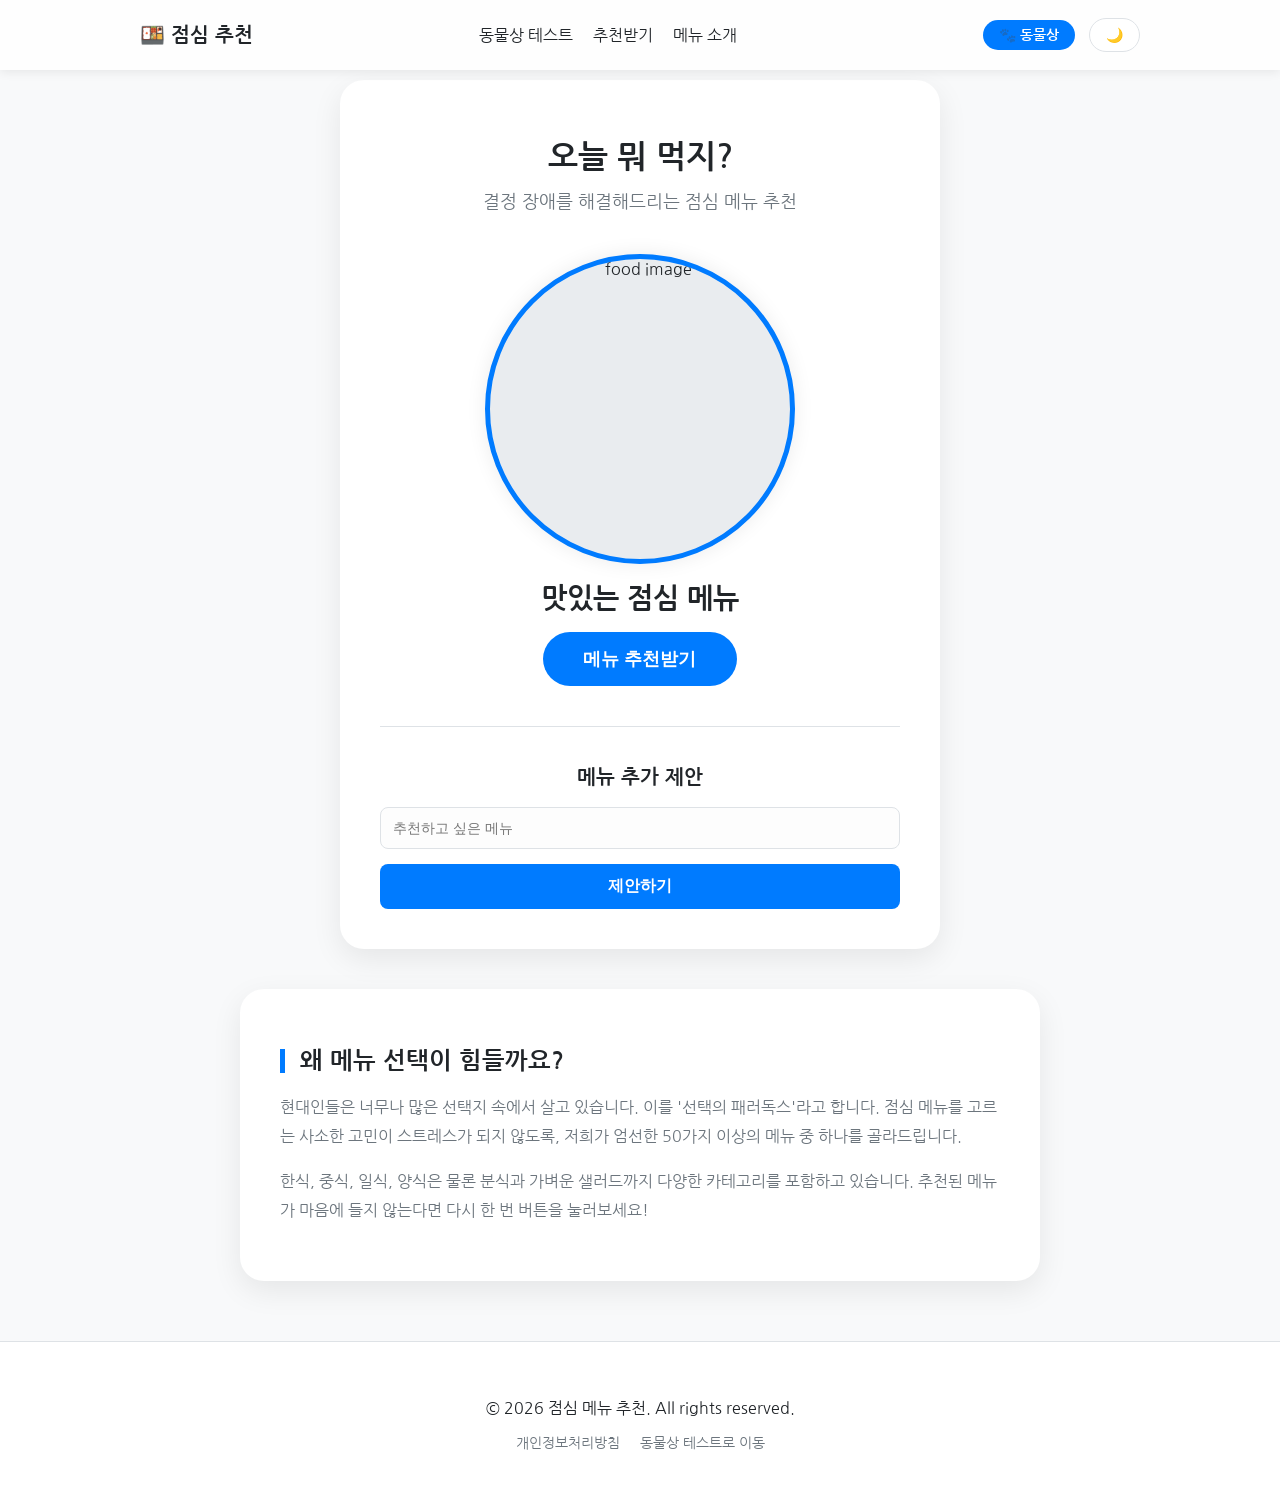
==== lunch.html @ 7d4e39fb "feat: add lunch menu recommendation page with images and navigation" ====
<!DOCTYPE html>
<html lang="ko">
<head>
    <meta charset="UTF-8">
    <meta name="viewport" content="width=device-width, initial-scale=1.0">
    <title>점심 메뉴 추천 - 오늘 뭐 먹지?</title>
    <meta name="description" content="결정 장애 해결! AI와 무작위 알고리즘이 추천하는 오늘의 점심 메뉴를 확인해보세요. 맛있고 영양가 있는 음식을 골라드립니다.">
    <link rel="stylesheet" href="style.css">
    <link href="https://fonts.googleapis.com/css2?family=Nanum+Gothic:wght@400;700&display=swap" rel="stylesheet">
    <meta name="google-adsense-account" content="ca-pub-2484921511255700">
    <script async src="https://pagead2.googlesyndication.com/pagead/js/adsbygoogle.js?client=ca-pub-2484921511255700"
     crossorigin="anonymous"></script>
</head>
<body>
    <nav class="navbar">
        <div class="nav-container">
            <a href="index.html" class="nav-logo">🍱 점심 추천</a>
            <ul class="nav-menu">
                <li><a href="index.html">동물상 테스트</a></li>
                <li><a href="#recommend-section">추천받기</a></li>
                <li><a href="#about-lunch">메뉴 소개</a></li>
            </ul>
            <div class="theme-toggle">
                <a href="index.html" class="switch-btn">🐾 동물상</a>
                <button id="theme-btn">🌙</button>
            </div>
        </div>
    </nav>

    <div class="container" id="recommend-section">
        <header>
            <h1>오늘 뭐 먹지?</h1>
            <p class="subtitle">결정 장애를 해결해드리는 점심 메뉴 추천</p>
        </header>

        <div class="recommend-section">
            <div id="menu-image-container" class="image-frame">
                <img id="menu-image" src="https://images.unsplash.com/photo-1546069901-ba9599a7e63c?ixlib=rb-1.2.1&auto=format&fit=crop&w=500&q=80" alt="food image" />
                <div id="menu-placeholder" class="placeholder hidden">버튼을 눌러 추천받으세요</div>
            </div>
            <h2 id="menu-name">맛있는 점심 메뉴</h2>
            <button id="recommend-btn">메뉴 추천받기</button>
        </div>

        <hr class="divider">

        <div class="contact-section">
            <h2>메뉴 추가 제안</h2>
            <form action="https://formspree.io/f/xaqabzpw" method="POST" id="contact-form">
                <div class="form-group">
                    <input type="text" name="menu-suggestion" placeholder="추천하고 싶은 메뉴" required>
                </div>
                <button type="submit" id="submit-btn">제안하기</button>
            </form>
        </div>
    </div>

    <div class="info-container" id="about-lunch">
        <h2>왜 메뉴 선택이 힘들까요?</h2>
        <p>현대인들은 너무나 많은 선택지 속에서 살고 있습니다. 이를 '선택의 패러독스'라고 합니다. 점심 메뉴를 고르는 사소한 고민이 스트레스가 되지 않도록, 저희가 엄선한 50가지 이상의 메뉴 중 하나를 골라드립니다.</p>
        <p>한식, 중식, 일식, 양식은 물론 분식과 가벼운 샐러드까지 다양한 카테고리를 포함하고 있습니다. 추천된 메뉴가 마음에 들지 않는다면 다시 한 번 버튼을 눌러보세요!</p>
    </div>

    <footer class="footer">
        <div class="footer-content">
            <p>&copy; 2026 점심 메뉴 추천. All rights reserved.</p>
            <div class="footer-links">
                <a href="#" id="privacy-link">개인정보처리방침</a>
                <a href="index.html">동물상 테스트로 이동</a>
            </div>
        </div>
    </footer>

    <!-- Privacy Policy Modal -->
    <div id="privacy-modal" class="modal hidden">
        <div class="modal-content">
            <span class="close-btn">&times;</span>
            <h2>개인정보처리방침</h2>
            <div class="modal-body">
                <p>본 사이트는 사용자의 개인정보를 저장하지 않습니다. 추천 알고리즘은 브라우저에서 무작위로 실행됩니다.</p>
            </div>
        </div>
    </div>

    <script src="lunch.js"></script>
</body>
</html>
---- style.css ----
:root {
    --bg-color: #f8f9fa;
    --container-bg: #ffffff;
    --text-color: #212529;
    --subtitle-color: #6c757d;
    --shadow-color: rgba(0, 0, 0, 0.08);
    --btn-bg: #007bff;
    --btn-hover: #0056b3;
    --input-bg: #fdfdfd;
    --input-border: #dee2e6;
    --progress-bg: #e9ecef;
    --nav-bg: rgba(255, 255, 255, 0.8);
    --dog-color: #ffca28;
    --cat-color: #42a5f5;
    }

    body.dark-theme {
    --bg-color: #121212;
    --container-bg: #1e1e1e;
    --text-color: #f8f9fa;
    --subtitle-color: #adb5bd;
    --shadow-color: rgba(0, 0, 0, 0.4);
    --btn-bg: #375a7f;
    --btn-hover: #2b4764;
    --input-bg: #2a2a2a;
    --input-border: #444;
    --progress-bg: #333;
    --nav-bg: rgba(30, 30, 30, 0.8);
    }

    body {
    font-family: 'Nanum Gothic', sans-serif;
    background-color: var(--bg-color);
    color: var(--text-color);
    display: flex;
    flex-direction: column;
    align-items: center;
    min-height: 100vh;
    margin: 0;
    transition: background-color 0.3s ease, color 0.3s ease;
    padding-top: 80px; /* Space for fixed navbar */
    }

    /* Navbar */
    .navbar {
    position: fixed;
    top: 0;
    width: 100%;
    height: 70px;
    background-color: var(--nav-bg);
    backdrop-filter: blur(10px);
    display: flex;
    justify-content: center;
    align-items: center;
    z-index: 1000;
    box-shadow: 0 2px 10px var(--shadow-color);
    }

    .nav-container {
    width: 100%;
    max-width: 1000px;
    padding: 0 20px;
    display: flex;
    justify-content: space-between;
    align-items: center;
    }

    .nav-logo {
    font-size: 20px;
    font-weight: 700;
    text-decoration: none;
    color: var(--text-color);
    }

    .nav-menu {
    display: flex;
    list-style: none;
    gap: 20px;
    margin: 0;
    padding: 0;
    }

    .nav-menu a {
    text-decoration: none;
    color: var(--text-color);
    font-weight: 400;
    transition: color 0.3s;
    }

    .nav-menu a:hover {
    color: var(--btn-bg);
    }

    .theme-toggle {
    margin-left: 20px;
    }

    /* Info Containers */
    .info-container {
    width: 100%;
    max-width: 800px;
    margin-top: 40px;
    background-color: var(--container-bg);
    padding: 40px;
    border-radius: 24px;
    box-shadow: 0 10px 30px var(--shadow-color);
    text-align: left;
    box-sizing: border-box;
    }

    .info-container h2 {
    font-size: 24px;
    margin-bottom: 20px;
    border-left: 5px solid var(--btn-bg);
    padding-left: 15px;
    }

    .info-container p {
    line-height: 1.8;
    color: var(--subtitle-color);
    }

    .trait-grid {
    display: grid;
    grid-template-columns: repeat(auto-fit, minmax(250px, 1fr));
    gap: 20px;
    margin-top: 30px;
    }

    .trait-card {
    background-color: var(--input-bg);
    padding: 20px;
    border-radius: 16px;
    border: 1px solid var(--input-border);
    }

    .trait-card h3 {
    margin-top: 0;
    font-size: 18px;
    color: var(--text-color);
    }

    /* Footer */
    .footer {
    width: 100%;
    margin-top: 60px;
    padding: 40px 20px;
    background-color: var(--container-bg);
    border-top: 1px solid var(--input-border);
    text-align: center;
    }

    .footer-links {
    margin-top: 15px;
    display: flex;
    justify-content: center;
    gap: 20px;
    }

    .footer-links a {
    color: var(--subtitle-color);
    text-decoration: none;
    font-size: 14px;
    }

    /* Modal */
    .modal {
    position: fixed;
    z-index: 2000;
    left: 0;
    top: 0;
    width: 100%;
    height: 100%;
    background-color: rgba(0,0,0,0.6);
    display: flex;
    justify-content: center;
    align-items: center;
    }

    .modal-content {
    background-color: var(--container-bg);
    padding: 30px;
    border-radius: 20px;
    width: 90%;
    max-width: 600px;
    max-height: 80vh;
    overflow-y: auto;
    position: relative;
    box-shadow: 0 5px 15px rgba(0,0,0,0.3);
    }

    .close-btn {
    position: absolute;
    right: 20px;
    top: 20px;
    font-size: 28px;
    cursor: pointer;
    }

    .modal-body h3 {
    margin-top: 25px;
    }

    @media (max-width: 768px) {
    .nav-menu {
        display: none; /* Simple approach: hide menu on mobile for now or use hamburger */
    }
    .info-container {
        padding: 25px;
    }
    }

#theme-btn {
    background-color: var(--container-bg);
    color: var(--text-color);
    border: 1px solid var(--input-border);
    padding: 8px 16px;
    border-radius: 20px;
    cursor: pointer;
    font-size: 14px;
    transition: all 0.3s ease;
}

.container {
    text-align: center;
    background-color: var(--container-bg);
    padding: 40px;
    border-radius: 24px;
    box-shadow: 0 10px 30px var(--shadow-color);
    width: 100%;
    max-width: 600px;
    box-sizing: border-box;
}

.switch-btn {
    background-color: var(--btn-bg);
    color: white;
    text-decoration: none;
    padding: 8px 16px;
    border-radius: 20px;
    font-size: 14px;
    font-weight: bold;
    margin-right: 10px;
    transition: all 0.3s ease;
}

.switch-btn:hover {
    background-color: var(--btn-hover);
    transform: translateY(-2px);
}

.recommend-section {
    margin-bottom: 40px;
}

#menu-name {
    font-size: 28px;
    margin: 20px 0;
    color: var(--text-color);
}

#recommend-btn {
    background-color: var(--btn-bg);
    color: white;
    border: none;
    padding: 15px 40px;
    font-size: 18px;
    font-weight: bold;
    border-radius: 50px;
    cursor: pointer;
    transition: all 0.2s ease;
}

#recommend-btn:hover {
    background-color: var(--btn-hover);
    transform: scale(1.05);
}

header {
    margin-bottom: 40px;
}

h1 {
    font-size: 32px;
    margin-bottom: 10px;
    font-weight: 700;
}

.subtitle {
    color: var(--subtitle-color);
    font-size: 18px;
}

.upload-section {
    margin-bottom: 40px;
}

.image-frame {
    width: 300px;
    height: 300px;
    margin: 0 auto 20px;
    border-radius: 50%;
    overflow: hidden;
    background-color: var(--progress-bg);
    display: flex;
    justify-content: center;
    align-items: center;
    border: 5px solid var(--btn-bg);
    box-shadow: 0 0 20px var(--shadow-color);
    position: relative;
}

.image-frame img {
    width: 100%;
    height: 100%;
    object-fit: cover;
}

#upload-btn {
    background-color: var(--btn-bg);
    color: white;
    border: none;
    padding: 15px 40px;
    font-size: 18px;
    font-weight: bold;
    border-radius: 50px;
    cursor: pointer;
    transition: transform 0.2s ease, background-color 0.3s ease;
}

#start-btn:hover {
    background-color: var(--btn-hover);
    transform: scale(1.05);
}

.result-section {
    margin-top: 30px;
    text-align: left;
    animation: fadeIn 0.5s ease;
}

.hidden {
    display: none;
}

.result-item {
    margin-bottom: 20px;
}

.label {
    display: block;
    font-weight: bold;
    margin-bottom: 8px;
    font-size: 16px;
}

.progress-bar {
    width: 100%;
    height: 20px;
    background-color: var(--progress-bg);
    border-radius: 10px;
    overflow: hidden;
    margin-bottom: 5px;
}

.progress {
    height: 100%;
    width: 0%;
    transition: width 0.3s ease;
}

#dog-bar { background-color: var(--dog-color); }
#cat-bar { background-color: var(--cat-color); }

.probability {
    font-size: 14px;
    color: var(--subtitle-color);
    float: right;
}

.divider {
    border: 0;
    height: 1px;
    background: var(--input-border);
    margin: 40px 0;
}

.contact-section h2 {
    margin-bottom: 20px;
    font-size: 20px;
}

.form-group {
    margin-bottom: 15px;
}

.form-group input, .form-group textarea {
    width: 100%;
    padding: 12px;
    border: 1px solid var(--input-border);
    border-radius: 8px;
    background-color: var(--input-bg);
    color: var(--text-color);
    font-size: 14px;
    box-sizing: border-box;
}

.form-group textarea {
    height: 100px;
    resize: none;
}

#submit-btn {
    width: 100%;
    background-color: var(--btn-bg);
    color: white;
    border: none;
    padding: 12px;
    border-radius: 8px;
    cursor: pointer;
    font-size: 16px;
    font-weight: bold;
}

.disqus-container {
    width: 100%;
    max-width: 600px;
    margin-top: 40px;
    background-color: var(--container-bg);
    padding: 20px;
    border-radius: 24px;
    box-shadow: 0 10px 30px var(--shadow-color);
    box-sizing: border-box;
}

@keyframes fadeIn {
    from { opacity: 0; transform: translateY(10px); }
    to { opacity: 1; transform: translateY(0); }
}

@media (max-width: 480px) {
    .container {
        padding: 20px;
    }
    .webcam-frame {
        width: 250px;
        height: 250px;
    }
}
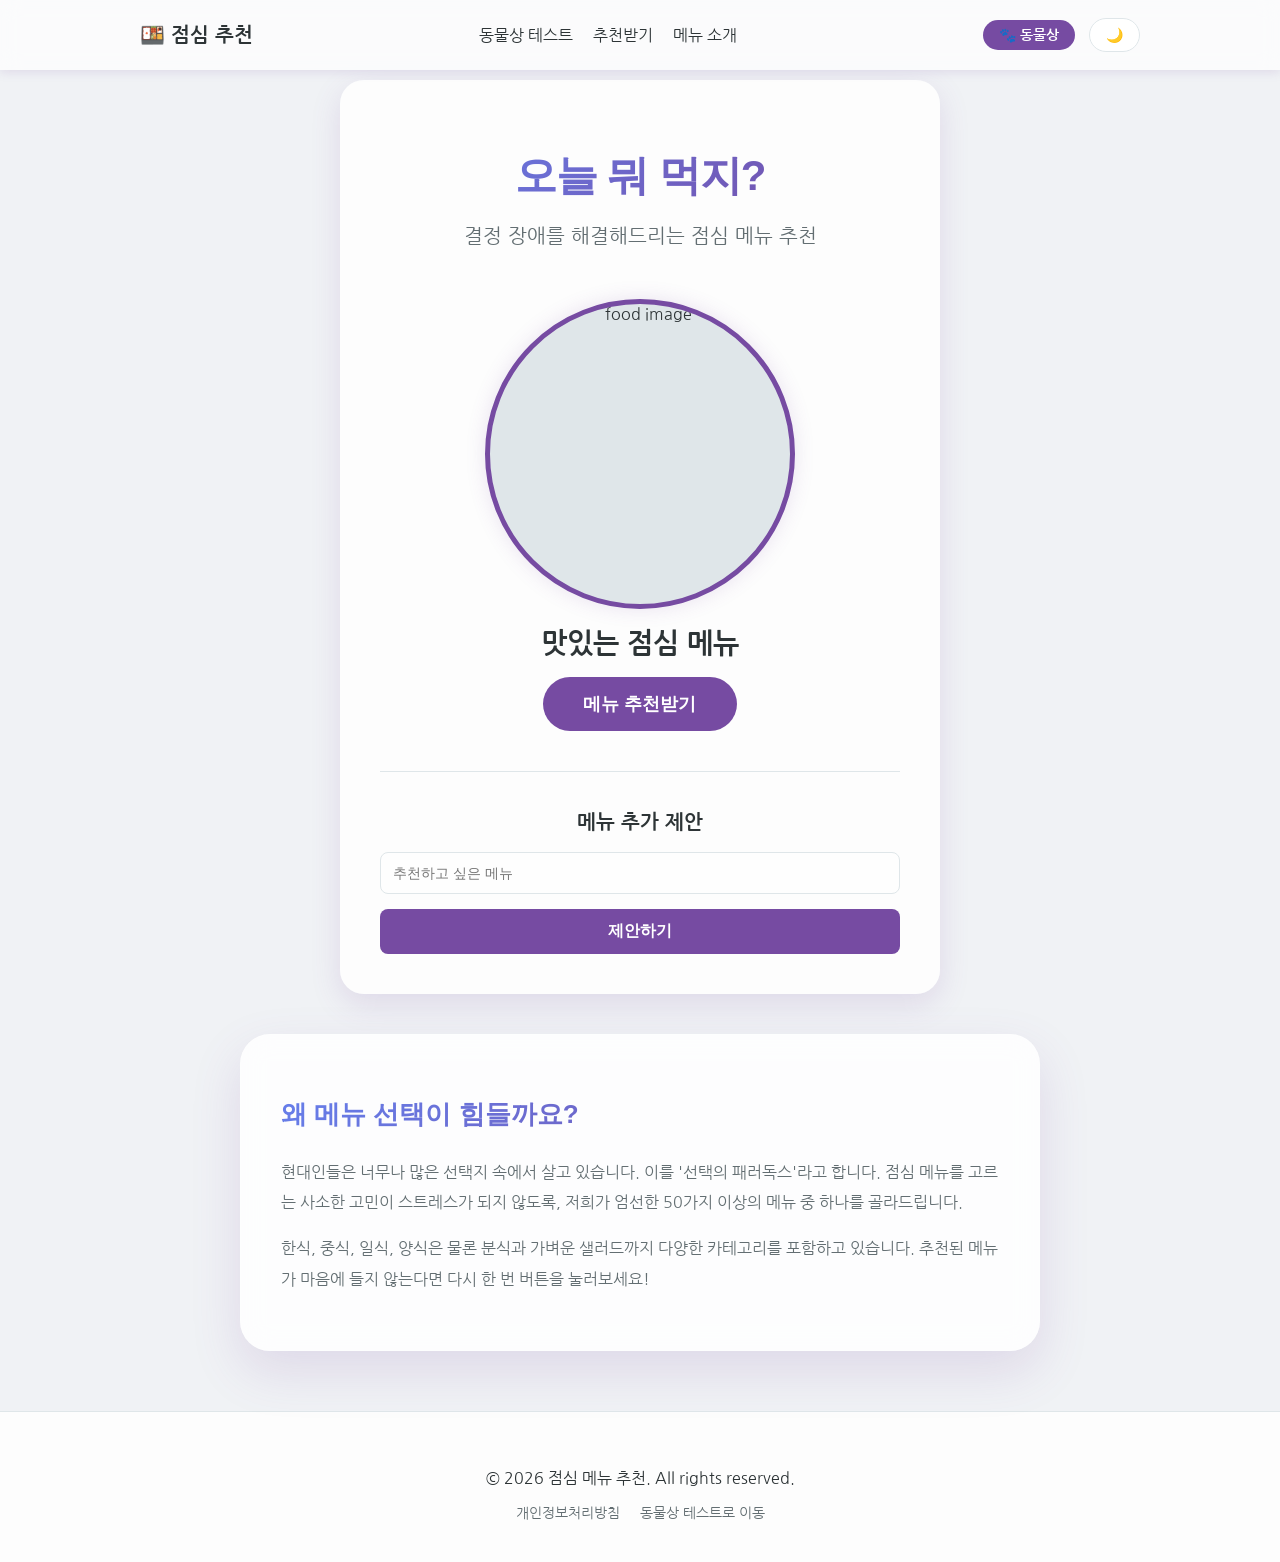
==== commit 5b12217d: "feat: add Google Analytics tag to all HTML files" ====
--- a/lunch.html
+++ b/lunch.html
@@ -10,6 +10,15 @@
     <meta name="google-adsense-account" content="ca-pub-2484921511255700">
     <script async src="https://pagead2.googlesyndication.com/pagead/js/adsbygoogle.js?client=ca-pub-2484921511255700"
      crossorigin="anonymous"></script>
+    <!-- Google tag (gtag.js) -->
+    <script async src="https://www.googletagmanager.com/gtag/js?id=G-98H4Q1F0C9"></script>
+    <script>
+      window.dataLayer = window.dataLayer || [];
+      function gtag(){dataLayer.push(arguments);}
+      gtag('js', new Date());
+
+      gtag('config', 'G-98H4Q1F0C9');
+    </script>
 </head>
 <body>
     <nav class="navbar">
--- a/style.css
+++ b/style.css
@@ -1,47 +1,56 @@
 :root {
-    --bg-color: #f8f9fa;
-    --container-bg: #ffffff;
-    --text-color: #212529;
-    --subtitle-color: #6c757d;
-    --shadow-color: rgba(0, 0, 0, 0.08);
-    --btn-bg: #007bff;
-    --btn-hover: #0056b3;
-    --input-bg: #fdfdfd;
-    --input-border: #dee2e6;
-    --progress-bg: #e9ecef;
-    --nav-bg: rgba(255, 255, 255, 0.8);
-    --dog-color: #ffca28;
-    --cat-color: #42a5f5;
+    --primary-gradient: linear-gradient(135deg, #667eea 0%, #764ba2 100%);
+    --secondary-gradient: linear-gradient(135deg, #ff9a9e 0%, #fecfef 100%);
+    --accent-gradient: linear-gradient(135deg, #a1c4fd 0%, #c2e9fb 100%);
+    --bg-color: #f0f2f5;
+    --container-bg: rgba(255, 255, 255, 0.85);
+    --text-color: #2d3436;
+    --subtitle-color: #636e72;
+    --shadow-color: rgba(118, 75, 162, 0.15);
+    --btn-bg: #764ba2;
+    --btn-hover: #667eea;
+    --input-bg: rgba(255, 255, 255, 0.5);
+    --input-border: #dfe6e9;
+    --progress-bg: #dfe6e9;
+    --nav-bg: rgba(255, 255, 255, 0.7);
+    --dog-color: #fab1a0;
+    --cat-color: #74b9ff;
     }
 
     body.dark-theme {
-    --bg-color: #121212;
-    --container-bg: #1e1e1e;
-    --text-color: #f8f9fa;
-    --subtitle-color: #adb5bd;
-    --shadow-color: rgba(0, 0, 0, 0.4);
-    --btn-bg: #375a7f;
-    --btn-hover: #2b4764;
-    --input-bg: #2a2a2a;
+    --bg-color: #0f0c29;
+    --container-bg: rgba(20, 20, 40, 0.85);
+    --text-color: #dfe6e9;
+    --subtitle-color: #b2bec3;
+    --shadow-color: rgba(0, 0, 0, 0.5);
+    --btn-bg: #6c5ce7;
+    --btn-hover: #a29bfe;
+    --input-bg: rgba(255, 255, 255, 0.05);
     --input-border: #444;
-    --progress-bg: #333;
-    --nav-bg: rgba(30, 30, 30, 0.8);
+    --progress-bg: #2d3436;
+    --nav-bg: rgba(15, 12, 41, 0.7);
     }
 
     body {
     font-family: 'Nanum Gothic', sans-serif;
-    background-color: var(--bg-color);
+    background: var(--bg-color);
+    background-attachment: fixed;
     color: var(--text-color);
     display: flex;
     flex-direction: column;
     align-items: center;
     min-height: 100vh;
     margin: 0;
-    transition: background-color 0.3s ease, color 0.3s ease;
-    padding-top: 80px; /* Space for fixed navbar */
-    }
-
-    /* Navbar */
+    transition: background 0.5s ease;
+    padding-top: 80px;
+    }
+
+    /* Glassmorphism Effect */
+    .glass-effect {
+    backdrop-filter: blur(15px);
+    -webkit-backdrop-filter: blur(15px);
+    border: 1px solid rgba(255, 255, 255, 0.2);
+    }
     .navbar {
     position: fixed;
     top: 0;
@@ -102,41 +111,54 @@
     margin-top: 40px;
     background-color: var(--container-bg);
     padding: 40px;
-    border-radius: 24px;
-    box-shadow: 0 10px 30px var(--shadow-color);
+    border-radius: 30px;
+    box-shadow: 0 20px 50px var(--shadow-color);
     text-align: left;
     box-sizing: border-box;
+    backdrop-filter: blur(15px);
+    border: 1px solid rgba(255, 255, 255, 0.1);
     }
 
     .info-container h2 {
-    font-size: 24px;
-    margin-bottom: 20px;
-    border-left: 5px solid var(--btn-bg);
-    padding-left: 15px;
+    font-size: 26px;
+    margin-bottom: 25px;
+    background: var(--primary-gradient);
+    -webkit-background-clip: text;
+    -webkit-text-fill-color: transparent;
+    font-weight: 800;
     }
 
     .info-container p {
-    line-height: 1.8;
+    line-height: 1.9;
     color: var(--subtitle-color);
+    font-size: 16px;
     }
 
     .trait-grid {
     display: grid;
-    grid-template-columns: repeat(auto-fit, minmax(250px, 1fr));
-    gap: 20px;
+    grid-template-columns: repeat(auto-fit, minmax(280px, 1fr));
+    gap: 25px;
     margin-top: 30px;
     }
 
     .trait-card {
-    background-color: var(--input-bg);
-    padding: 20px;
-    border-radius: 16px;
+    background: var(--input-bg);
+    padding: 25px;
+    border-radius: 24px;
     border: 1px solid var(--input-border);
+    transition: transform 0.3s cubic-bezier(0.175, 0.885, 0.32, 1.275);
+    cursor: default;
+    }
+
+    .trait-card:hover {
+        transform: translateY(-10px);
+        box-shadow: 0 15px 30px var(--shadow-color);
     }
 
     .trait-card h3 {
     margin-top: 0;
-    font-size: 18px;
+    font-size: 20px;
+    margin-bottom: 12px;
     color: var(--text-color);
     }
 
@@ -277,18 +299,23 @@
 }
 
 header {
-    margin-bottom: 40px;
+    margin-bottom: 50px;
 }
 
 h1 {
-    font-size: 32px;
-    margin-bottom: 10px;
-    font-weight: 700;
+    font-size: 42px;
+    margin-bottom: 15px;
+    font-weight: 800;
+    background: var(--primary-gradient);
+    -webkit-background-clip: text;
+    -webkit-text-fill-color: transparent;
+    letter-spacing: -1px;
 }
 
 .subtitle {
     color: var(--subtitle-color);
-    font-size: 18px;
+    font-size: 20px;
+    font-weight: 400;
 }
 
 .upload-section {
@@ -317,15 +344,21 @@
 }
 
 #upload-btn {
-    background-color: var(--btn-bg);
+    background: var(--primary-gradient);
     color: white;
     border: none;
-    padding: 15px 40px;
-    font-size: 18px;
-    font-weight: bold;
-    border-radius: 50px;
+    padding: 18px 50px;
+    font-size: 20px;
+    font-weight: 800;
+    border-radius: 100px;
     cursor: pointer;
-    transition: transform 0.2s ease, background-color 0.3s ease;
+    box-shadow: 0 10px 20px rgba(118, 75, 162, 0.3);
+    transition: all 0.3s cubic-bezier(0.175, 0.885, 0.32, 1.275);
+}
+
+#upload-btn:hover {
+    transform: translateY(-5px) scale(1.05);
+    box-shadow: 0 15px 30px rgba(118, 75, 162, 0.4);
 }
 
 #start-btn:hover {
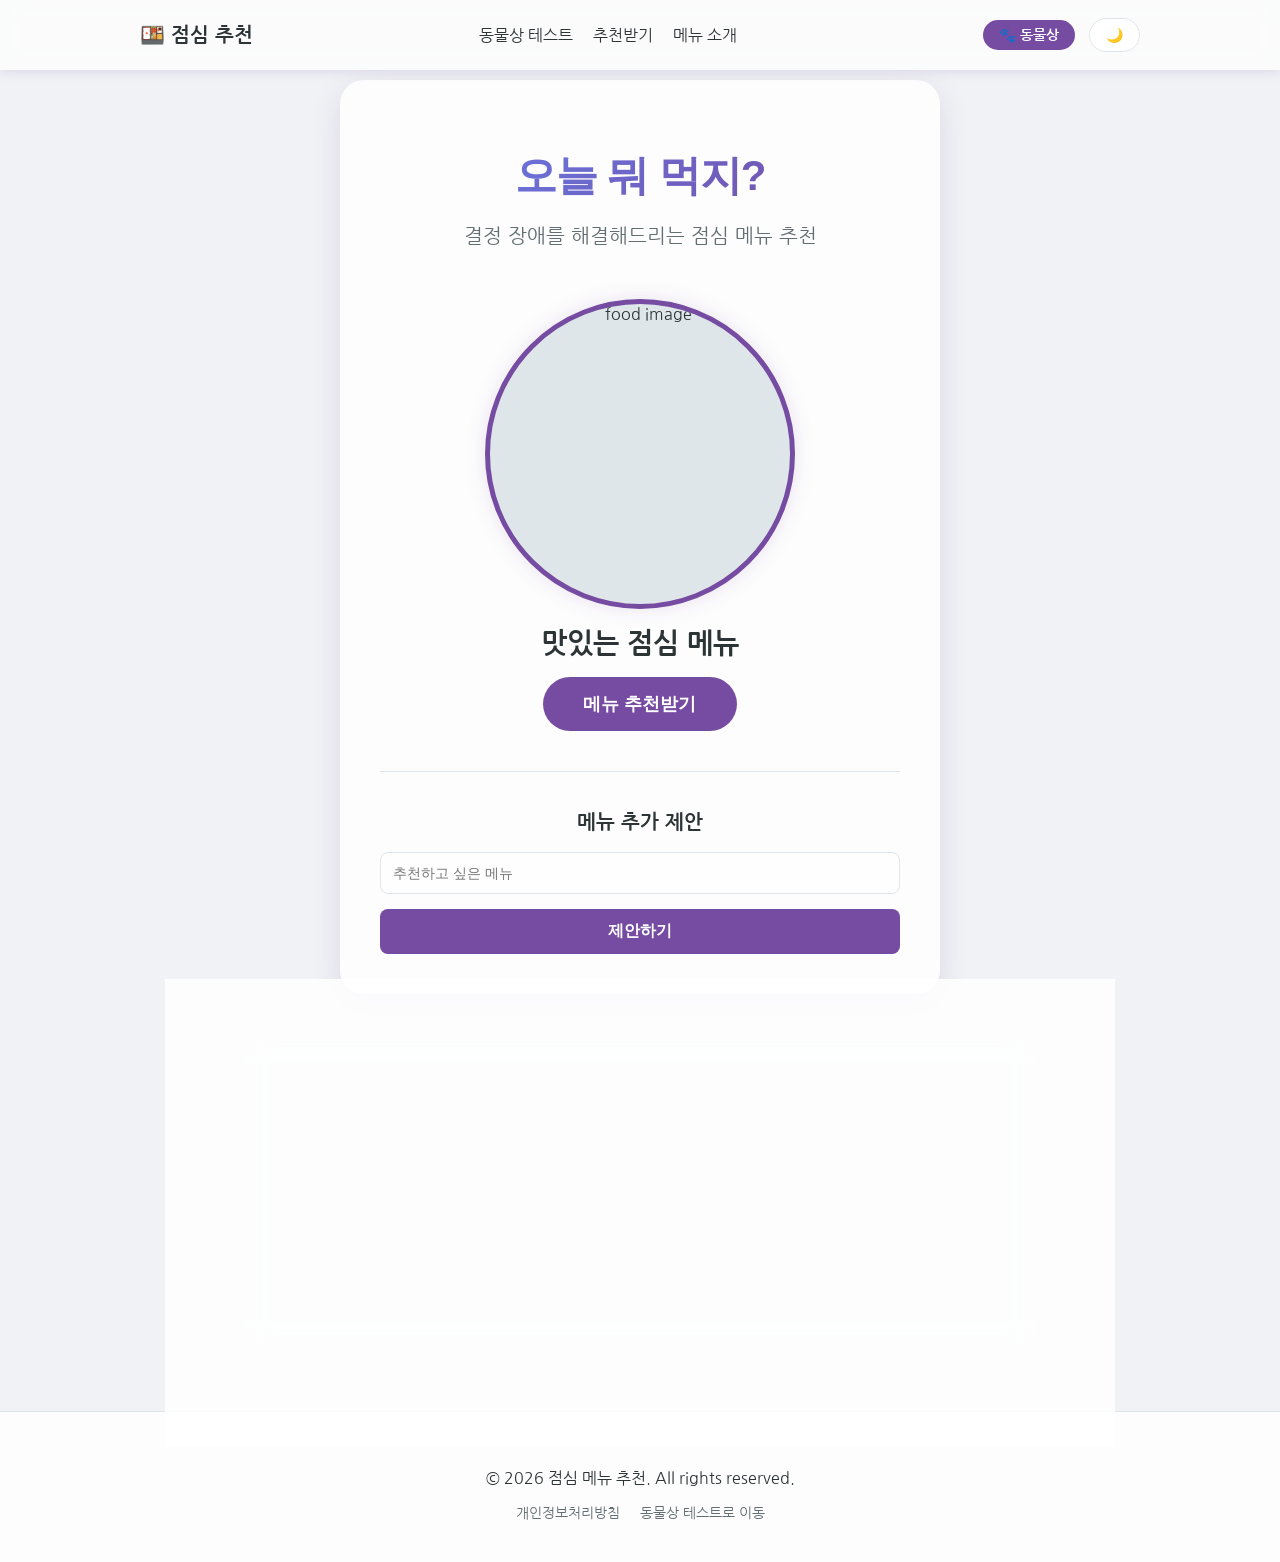
==== commit 04cc608d: "feat: add Microsoft Clarity tracking script to all HTML files" ====
--- a/lunch.html
+++ b/lunch.html
@@ -18,6 +18,13 @@
       gtag('js', new Date());
 
       gtag('config', 'G-98H4Q1F0C9');
+    </script>
+    <script type="text/javascript">
+        (function(c,l,a,r,i,t,y){
+            c[a]=c[a]||function(){(c[a].q=c[a].q||[]).push(arguments)};
+            t=l.createElement(r);t.async=1;t.src="https://www.clarity.ms/tag/"+i;
+            y=l.getElementsByTagName(r)[0];y.parentNode.insertBefore(t,y);
+        })(window, document, "clarity", "script", "wf66c42ig5");
     </script>
 </head>
 <body>
